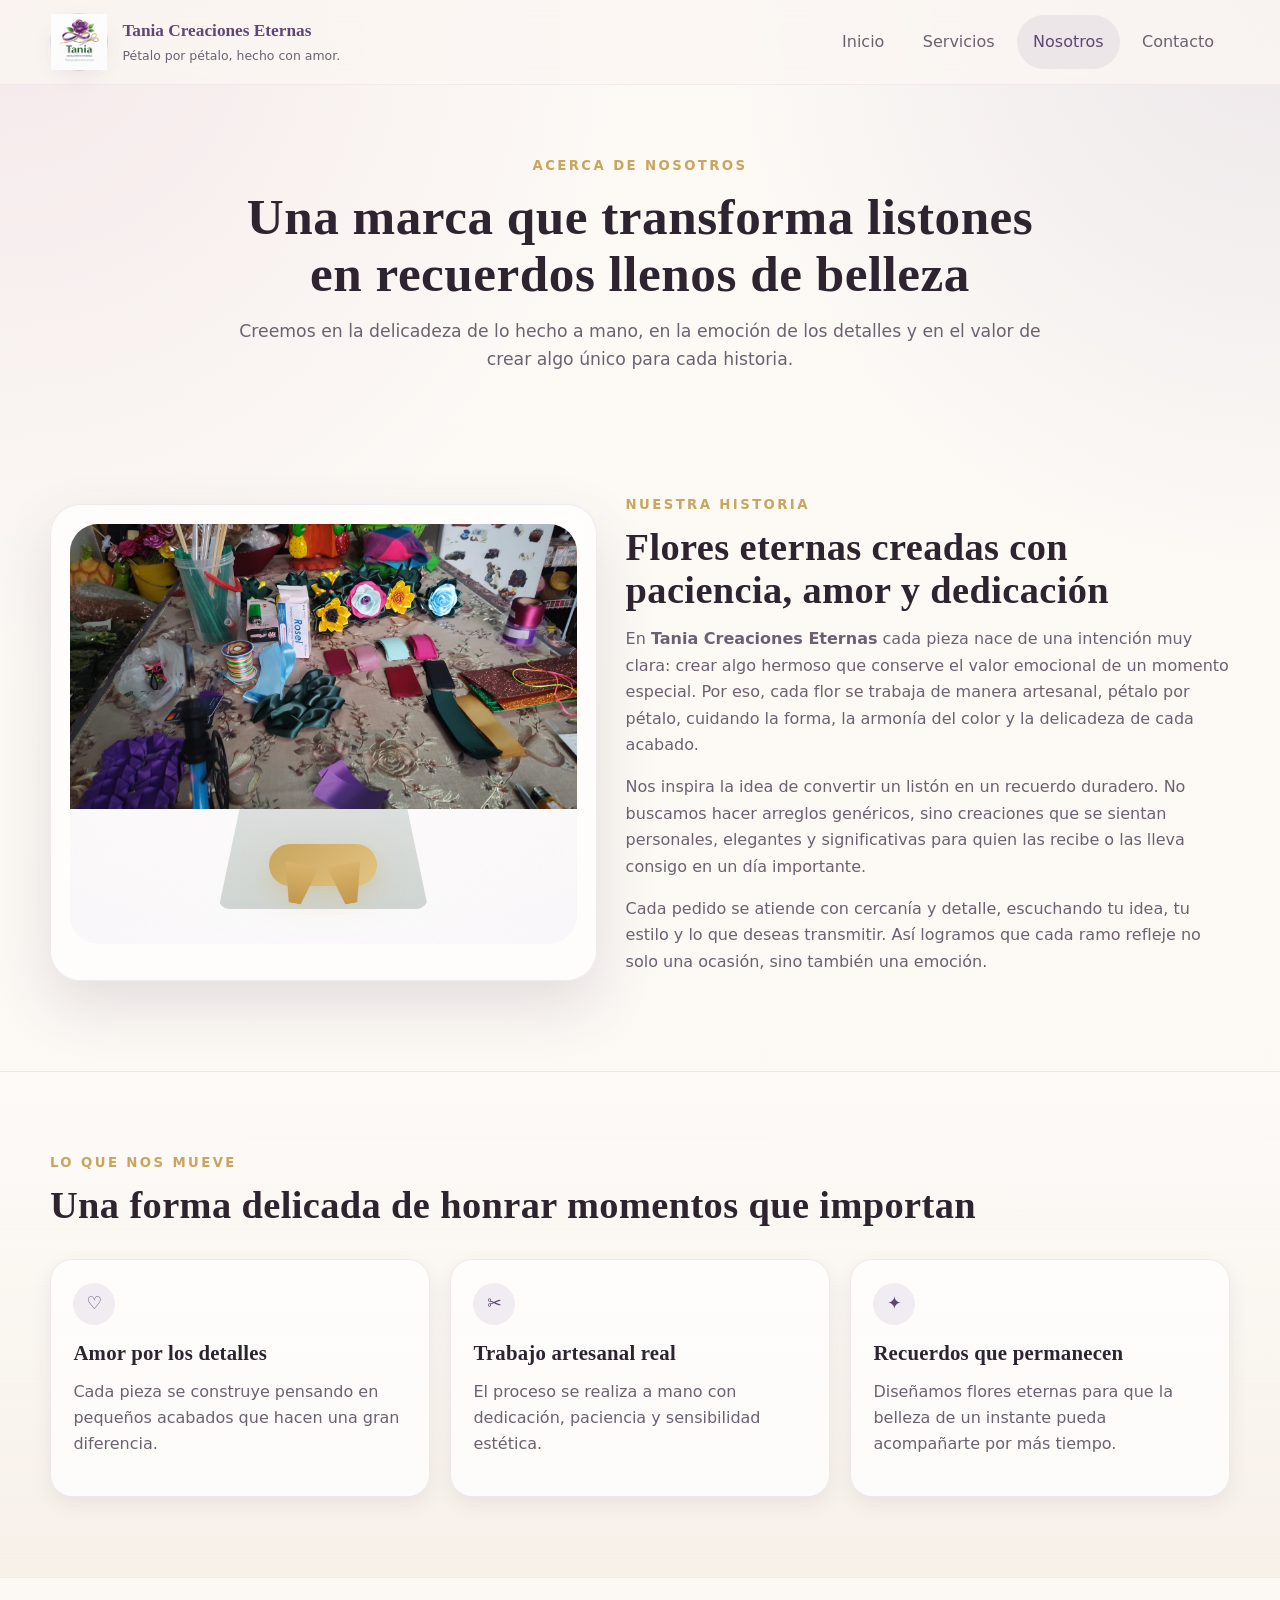
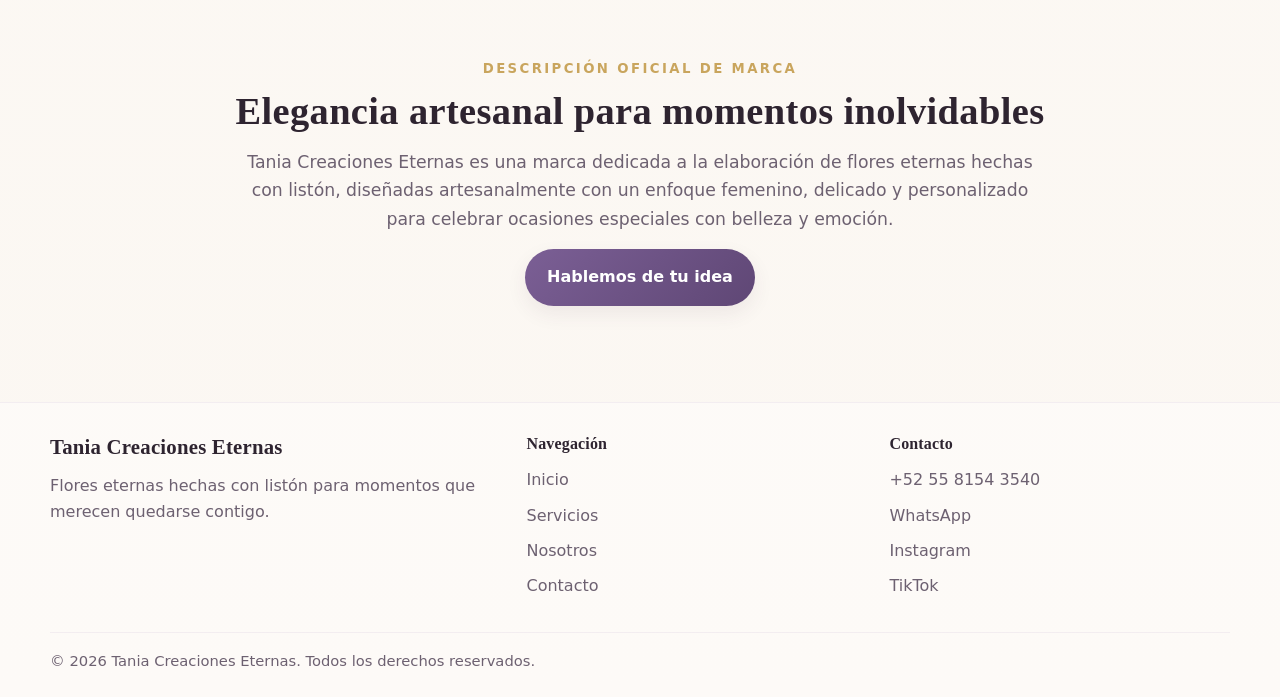
==== nosotros.html @ 3d88b13b "Archivos iniciales" ====
<!DOCTYPE html>
<html lang="es">
<head>
  <meta charset="UTF-8" />
  <meta name="viewport" content="width=device-width, initial-scale=1.0" />
  <title>Tania Creaciones Eternas | Nosotros</title>
  <meta
    name="description"
    content="Conoce la esencia de Tania Creaciones Eternas, una marca de flores eternas hechas con listón, elaboradas de forma artesanal y personalizada."
  />
  <link rel="stylesheet" href="style.css" />
</head>
<body>
  <a class="skip-link" href="#contenido">Saltar al contenido</a>

  <header class="site-header">
    <div class="container nav-wrap">
      <a href="index.html" class="brand" aria-label="Ir al inicio de Tania Creaciones Eternas">
        <div class="brand-mark" aria-hidden="true">
          <img src="Imagenes/logo tania creaciones.png" alt="logotipo de Tania Creaciones Eternas">
        </div>
        <div class="brand-text">
          <strong>Tania Creaciones Eternas</strong>
          <span>Pétalo por pétalo, hecho con amor.</span>
        </div>
      </a>

      <button class="menu-toggle" aria-expanded="false" aria-controls="main-nav">
        Menú
      </button>

      <nav id="main-nav" class="main-nav" aria-label="Navegación principal">
        <ul>
          <li><a href="index.html">Inicio</a></li>
          <li><a href="servicios.html">Servicios</a></li>
          <li><a class="active" href="nosotros.html">Nosotros</a></li>
          <li><a href="contacto.html">Contacto</a></li>
        </ul>
      </nav>
    </div>
  </header>

  <main id="contenido">
    <section class="page-hero small-hero">
      <div class="container narrow center reveal">
        <p class="eyebrow">Acerca de nosotros</p>
        <h1>Una marca que transforma listones en recuerdos llenos de belleza</h1>
        <p class="lead">
          Creemos en la delicadeza de lo hecho a mano, en la emoción de los detalles y en el valor
          de crear algo único para cada historia.
        </p>
      </div>
    </section>

    <section class="section">
      <div class="container about-grid">
        <div class="about-visual reveal">
          <div class="about-frame">
            <div class="bouquet-art bouquet-medium" aria-hidden="true">
              <img src="Imagenes/Artesanal Tania Creaciones.jpeg" alt="Materiales de creacion de flores de liston
        ">
              <span class="wrap"></span>
              <span class="ribbon"></span>
            </div>
          </div>
        </div>

        <div class="about-copy reveal">
          <p class="section-label">Nuestra historia</p>
          <h2>Flores eternas creadas con paciencia, amor y dedicación</h2>
          <p>
            En <strong>Tania Creaciones Eternas</strong> cada pieza nace de una intención muy clara:
            crear algo hermoso que conserve el valor emocional de un momento especial.
            Por eso, cada flor se trabaja de manera artesanal, pétalo por pétalo, cuidando la forma,
            la armonía del color y la delicadeza de cada acabado.
          </p>
          <p>
            Nos inspira la idea de convertir un listón en un recuerdo duradero. No buscamos hacer
            arreglos genéricos, sino creaciones que se sientan personales, elegantes y significativas
            para quien las recibe o las lleva consigo en un día importante.
          </p>
          <p>
            Cada pedido se atiende con cercanía y detalle, escuchando tu idea, tu estilo y lo que deseas transmitir.
            Así logramos que cada ramo refleje no solo una ocasión, sino también una emoción.
          </p>
        </div>
      </div>
    </section>

    <section class="section alt-bg">
      <div class="container">
        <div class="section-heading reveal">
          <p class="section-label">Lo que nos mueve</p>
          <h2>Una forma delicada de honrar momentos que importan</h2>
        </div>

        <div class="cards-grid three">
          <article class="card reveal">
            <span class="card-icon">♡</span>
            <h3>Amor por los detalles</h3>
            <p>
              Cada pieza se construye pensando en pequeños acabados que hacen una gran diferencia.
            </p>
          </article>

          <article class="card reveal">
            <span class="card-icon">✂</span>
            <h3>Trabajo artesanal real</h3>
            <p>
              El proceso se realiza a mano con dedicación, paciencia y sensibilidad estética.
            </p>
          </article>

          <article class="card reveal">
            <span class="card-icon">✦</span>
            <h3>Recuerdos que permanecen</h3>
            <p>
              Diseñamos flores eternas para que la belleza de un instante pueda acompañarte por más tiempo.
            </p>
          </article>
        </div>
      </div>
    </section>

    <section class="section">
      <div class="container narrow center reveal">
        <p class="section-label">Descripción oficial de marca</p>
        <h2>Elegancia artesanal para momentos inolvidables</h2>
        <p class="lead">
          Tania Creaciones Eternas es una marca dedicada a la elaboración de flores eternas hechas con listón,
          diseñadas artesanalmente con un enfoque femenino, delicado y personalizado para celebrar ocasiones especiales con belleza y emoción.
        </p>
        <a class="btn btn-primary" href="contacto.html">Hablemos de tu idea</a>
      </div>
    </section>
  </main>

  <footer class="site-footer">
    <div class="container footer-grid">
      <div>
        <h3>Tania Creaciones Eternas</h3>
        <p>
          Flores eternas hechas con listón para momentos que merecen quedarse contigo.
        </p>
      </div>

      <div>
        <h4>Navegación</h4>
        <ul class="footer-links">
          <li><a href="index.html">Inicio</a></li>
          <li><a href="servicios.html">Servicios</a></li>
          <li><a href="nosotros.html">Nosotros</a></li>
          <li><a href="contacto.html">Contacto</a></li>
        </ul>
      </div>

      <div>
        <h4>Contacto</h4>
        <ul class="footer-links">
          <li><a href="tel:+525581543540">+52 55 8154 3540</a></li>
          <li><a href="https://wa.me/525581543540" target="_blank" rel="noopener">WhatsApp</a></li>
          <li><a href="#" aria-label="Instagram">Instagram</a></li>
          <li><a href="#" aria-label="TikTok">TikTok</a></li>
        </ul>
      </div>
    </div>

    <div class="container footer-bottom">
      <p>© 2026 Tania Creaciones Eternas. Todos los derechos reservados.</p>
    </div>
  </footer>

  <script src="script.js"></script>
</body>
</html>
---- style.css ----
/* =========================
   VARIABLES Y BASE
========================= */
:root {
  --bg: #fbf7f2;
  --bg-soft: #f6efe7;
  --surface: rgba(255, 255, 255, 0.72);
  --surface-strong: #fffdf9;
  --text: #2e2430;
  --muted: #6d6171;
  --line: rgba(107, 78, 117, 0.14);

  --primary: #7b5f95;      /* lila */
  --primary-dark: #5f4775;
  --accent: #c9a55d;       /* dorado suave */
  --green: #476354;        /* verde profundo */
  --blush: #e9d5dd;        /* rosa empolvado */
  --white: #ffffff;

  --shadow-sm: 0 8px 20px rgba(71, 56, 78, 0.08);
  --shadow-md: 0 18px 40px rgba(71, 56, 78, 0.10);
  --shadow-lg: 0 24px 60px rgba(71, 56, 78, 0.14);

  --radius-sm: 14px;
  --radius-md: 22px;
  --radius-lg: 30px;

  --container: 1180px;
  --transition: 220ms ease;
}

*,
*::before,
*::after {
  box-sizing: border-box;
}

html {
  scroll-behavior: smooth;
}

body {
  margin: 0;
  font-family: "Segoe UI", system-ui, -apple-system, BlinkMacSystemFont, sans-serif;
  color: var(--text);
  background:
    radial-gradient(circle at top left, rgba(233, 213, 221, 0.46), transparent 25%),
    radial-gradient(circle at top right, rgba(123, 95, 149, 0.12), transparent 22%),
    linear-gradient(180deg, #fdfaf6 0%, var(--bg) 100%);
  line-height: 1.65;
}

img {
  max-width: 100%;
  display: block;
}

a {
  color: inherit;
  text-decoration: none;
}

button,
input,
textarea,
select {
  font: inherit;
}

.container {
  width: min(var(--container), calc(100% - 2rem));
  margin: 0 auto;
}

.narrow {
  max-width: 820px;
}

.center {
  text-align: center;
}

.section {
  padding: 5rem 0;
}

.alt-bg {
  background: linear-gradient(180deg, rgba(255,255,255,0.35), rgba(246,239,231,0.8));
  border-block: 1px solid rgba(123, 95, 149, 0.08);
}

.section-label,
.eyebrow {
  margin: 0 0 0.65rem;
  font-size: 0.83rem;
  letter-spacing: 0.18em;
  text-transform: uppercase;
  color: var(--accent);
  font-weight: 700;
}

.section-heading {
  margin-bottom: 2rem;
}

.section-heading h2,
h1,
h2,
h3,
h4 {
  font-family: Georgia, "Times New Roman", serif;
  line-height: 1.12;
  margin: 0 0 0.9rem;
  letter-spacing: 0.01em;
}

h1 {
  font-size: clamp(2.5rem, 5vw, 4.6rem);
}

h2 {
  font-size: clamp(1.8rem, 3vw, 3rem);
}

h3 {
  font-size: 1.3rem;
}

p {
  margin: 0 0 1rem;
  color: var(--muted);
}

.lead {
  font-size: 1.08rem;
}

.skip-link {
  position: absolute;
  left: -9999px;
  top: auto;
}

.skip-link:focus {
  left: 1rem;
  top: 1rem;
  z-index: 999;
  background: var(--primary-dark);
  color: white;
  padding: 0.75rem 1rem;
  border-radius: 999px;
}

/* =========================
   HEADER
========================= */
.site-header {
  position: sticky;
  top: 0;
  z-index: 50;
  backdrop-filter: blur(16px);
  background: rgba(251, 247, 242, 0.78);
  border-bottom: 1px solid rgba(123, 95, 149, 0.08);
}

.nav-wrap {
  min-height: 84px;
  display: flex;
  align-items: center;
  justify-content: space-between;
  gap: 1rem;
}

.brand {
  display: inline-flex;
  align-items: center;
  gap: 0.9rem;
}

.brand-text strong {
  display: block;
  font-family: Georgia, "Times New Roman", serif;
  font-size: 1.08rem;
  color: var(--primary-dark);
}

.brand-text span {
  display: block;
  font-size: 0.78rem;
  color: var(--muted);
}

.brand-mark {
  width: 58px;
  height: 58px;
  position: relative;
  border-radius: 50%;
  background:
    radial-gradient(circle at 50% 50%, rgba(255,255,255,0.85), rgba(255,255,255,0.15)),
    linear-gradient(135deg, rgba(123,95,149,0.18), rgba(233,213,221,0.26));
  border: 1px solid rgba(123, 95, 149, 0.18);
  box-shadow: var(--shadow-sm);
}

.petal {
  position: absolute;
  width: 18px;
  height: 24px;
  border-radius: 18px 18px 18px 18px / 20px 20px 12px 12px;
  background: linear-gradient(180deg, #a88cc0, #7b5f95);
}

.petal-1 { top: 7px; left: 19px; }
.petal-2 { top: 17px; left: 8px; transform: rotate(-38deg); }
.petal-3 { top: 17px; right: 8px; transform: rotate(38deg); }
.petal-4 { bottom: 10px; left: 20px; transform: rotate(180deg); }

.scissor {
  position: absolute;
  right: 5px;
  bottom: 7px;
  width: 16px;
  height: 16px;
  border: 2px solid var(--accent);
  border-radius: 50%;
  box-shadow:
    -8px 0 0 -2px var(--accent),
    -2px -8px 0 -6px var(--accent);
  transform: rotate(18deg);
  opacity: 0.8;
}

.main-nav ul {
  list-style: none;
  display: flex;
  align-items: center;
  gap: 0.4rem;
  padding: 0;
  margin: 0;
}

.main-nav a {
  display: inline-block;
  padding: 0.85rem 1rem;
  border-radius: 999px;
  color: var(--muted);
  transition: background var(--transition), color var(--transition), transform var(--transition);
}

.main-nav a:hover,
.main-nav a.active {
  background: rgba(123, 95, 149, 0.1);
  color: var(--primary-dark);
}

.menu-toggle {
  display: none;
  border: 1px solid rgba(123, 95, 149, 0.18);
  background: white;
  color: var(--primary-dark);
  padding: 0.72rem 1rem;
  border-radius: 999px;
  cursor: pointer;
}

/* =========================
   BOTONES
========================= */
.btn {
  display: inline-flex;
  align-items: center;
  justify-content: center;
  padding: 0.95rem 1.4rem;
  border-radius: 999px;
  font-weight: 700;
  transition: transform var(--transition), box-shadow var(--transition), background var(--transition);
  box-shadow: var(--shadow-sm);
}

.btn:hover {
  transform: translateY(-2px);
}

.btn-primary {
  background: linear-gradient(135deg, var(--primary), var(--primary-dark));
  color: white;
}

.btn-secondary {
  background: rgba(255, 255, 255, 0.85);
  color: var(--primary-dark);
  border: 1px solid rgba(123, 95, 149, 0.14);
}

/* =========================
   HERO
========================= */
.hero {
  position: relative;
  overflow: hidden;
  padding: 5.5rem 0 4rem;
}

.hero-grid {
  display: grid;
  grid-template-columns: 1.08fr 0.92fr;
  gap: 2rem;
  align-items: center;
}

.hero-copy {
  position: relative;
  z-index: 2;
}

.hero-text {
  max-width: 58ch;
  font-size: 1.05rem;
}

.hero-actions {
  display: flex;
  flex-wrap: wrap;
  gap: 0.9rem;
  margin: 1.6rem 0 1.4rem;
}

.hero-badges {
  list-style: none;
  padding: 0;
  margin: 1rem 0 0;
  display: flex;
  flex-wrap: wrap;
  gap: 0.7rem;
}

.hero-badges li {
  padding: 0.65rem 0.9rem;
  border-radius: 999px;
  background: rgba(255,255,255,0.72);
  border: 1px solid rgba(123, 95, 149, 0.12);
  color: var(--primary-dark);
  font-size: 0.93rem;
}

.hero-visual {
  position: relative;
  z-index: 2;
}

.hero-card,
.about-frame {
  background: rgba(255, 255, 255, 0.68);
  border: 1px solid rgba(123, 95, 149, 0.12);
  box-shadow: var(--shadow-lg);
  border-radius: var(--radius-lg);
  padding: 1.3rem;
  backdrop-filter: blur(12px);
}

.hero-note {
  background: rgba(255,255,255,0.72);
  border-radius: 20px;
  border: 1px solid rgba(123, 95, 149, 0.1);
  padding: 1rem 1rem 0.3rem;
}

.hero-note strong {
  color: var(--green);
  font-family: Georgia, "Times New Roman", serif;
  display: block;
  margin-bottom: 0.4rem;
}

.hero-glow {
  position: absolute;
  border-radius: 50%;
  filter: blur(12px);
  pointer-events: none;
}

.hero-glow-1 {
  width: 320px;
  height: 320px;
  background: rgba(123, 95, 149, 0.12);
  left: -80px;
  top: 40px;
}

.hero-glow-2 {
  width: 280px;
  height: 280px;
  background: rgba(201, 165, 93, 0.12);
  right: -50px;
  bottom: 0;
}

/* =========================
   BOUQUET ART
========================= */
.bouquet-art {
  position: relative;
  width: 100%;
  margin: 0 auto 1rem;
  border-radius: 28px;
  background:
    radial-gradient(circle at top, rgba(255,255,255,0.9), rgba(255,255,255,0.45)),
    linear-gradient(180deg, rgba(233,213,221,0.5), rgba(123,95,149,0.08));
  overflow: hidden;
}

.bouquet-large {
  height: 370px;
}

.bouquet-medium {
  height: 420px;
}

.bouquet-art .flower {
  position: absolute;
  width: 88px;
  height: 88px;
  border-radius: 50%;
  background:
    radial-gradient(circle at center, #f9f0f4 10%, transparent 11%),
    radial-gradient(circle at top, #c4abd9 16%, transparent 17%),
    radial-gradient(circle at left, #a586bf 16%, transparent 17%),
    radial-gradient(circle at right, #8f71a9 16%, transparent 17%),
    radial-gradient(circle at bottom, #b79acd 16%, transparent 17%);
  filter: drop-shadow(0 8px 14px rgba(91, 60, 102, 0.18));
}

.f1 { top: 45px; left: 50%; transform: translateX(-50%) scale(1.05); }
.f2 { top: 90px; left: 22%; }
.f3 { top: 90px; right: 22%; }
.f4 { top: 155px; left: 34%; }
.f5 { top: 155px; right: 34%; }

.wrap {
  position: absolute;
  left: 50%;
  bottom: 35px;
  transform: translateX(-50%);
  width: 210px;
  height: 180px;
  background: linear-gradient(180deg, rgba(70,99,84,0.13), rgba(70,99,84,0.24));
  clip-path: polygon(18% 0, 82% 0, 100% 100%, 0 100%);
  border-radius: 12px;
}

.ribbon {
  position: absolute;
  left: 50%;
  bottom: 58px;
  transform: translateX(-50%);
  width: 108px;
  height: 42px;
  background: linear-gradient(135deg, var(--accent), #e3c483);
  border-radius: 999px;
  box-shadow: 0 10px 30px rgba(201, 165, 93, 0.35);
}

.ribbon::before,
.ribbon::after {
  content: "";
  position: absolute;
  bottom: -18px;
  width: 34px;
  height: 40px;
  background: linear-gradient(180deg, #d9b36d, #c2994c);
  clip-path: polygon(0 0, 100% 0, 65% 100%, 30% 100%);
}

.ribbon::before { left: 13px; transform: rotate(10deg); }
.ribbon::after { right: 13px; transform: scaleX(-1) rotate(10deg); }

/* =========================
   TARJETAS Y GRIDS
========================= */
.cards-grid {
  display: grid;
  gap: 1.25rem;
}

.cards-grid.four {
  grid-template-columns: repeat(4, 1fr);
}

.cards-grid.three {
  grid-template-columns: repeat(3, 1fr);
}

.card,
.quote-card,
.service-card,
.info-panel,
.info-card,
.feature-tile,
.gallery-card,
.contact-panel,
.contact-info {
  background: rgba(255,255,255,0.7);
  border: 1px solid rgba(123, 95, 149, 0.12);
  border-radius: var(--radius-md);
  box-shadow: var(--shadow-sm);
}

.card,
.quote-card,
.service-card,
.info-panel,
.info-card {
  padding: 1.4rem;
}

.card-icon {
  display: inline-flex;
  width: 42px;
  height: 42px;
  align-items: center;
  justify-content: center;
  border-radius: 50%;
  background: rgba(123, 95, 149, 0.1);
  color: var(--primary-dark);
  margin-bottom: 1rem;
  font-size: 1.1rem;
}

.quote-card p {
  font-size: 1.02rem;
  color: var(--text);
}

.quote-card footer {
  color: var(--primary-dark);
  font-weight: 700;
}

.cta-inline {
  margin-top: 2rem;
}

/* =========================
   TILES / GALERÍA
========================= */
.categories-grid,
.gallery-grid {
  display: grid;
  gap: 1.25rem;
}

.categories-grid {
  grid-template-columns: repeat(2, 1fr);
}

.feature-tile {
  overflow: hidden;
}

.tile-art {
  min-height: 200px;
  background:
    radial-gradient(circle at 25% 25%, rgba(233,213,221,0.7), transparent 25%),
    radial-gradient(circle at 75% 30%, rgba(123,95,149,0.18), transparent 20%),
    linear-gradient(135deg, rgba(255,255,255,0.9), rgba(246,239,231,0.95));
  border-bottom: 1px solid rgba(123, 95, 149, 0.08);
}

.tile-copy {
  padding: 1.2rem;
}

.art-quince::after,
.art-bride::after,
.art-grad::after,
.art-gift::after {
  content: "";
  display: block;
  width: 120px;
  height: 120px;
  margin: 40px auto 0;
  border-radius: 50%;
  background:
    radial-gradient(circle at center, #fff 8%, transparent 9%),
    radial-gradient(circle at top, #c4abd9 16%, transparent 17%),
    radial-gradient(circle at left, #a586bf 16%, transparent 17%),
    radial-gradient(circle at right, #8f71a9 16%, transparent 17%),
    radial-gradient(circle at bottom, #b79acd 16%, transparent 17%);
  opacity: 0.95;
}

.gallery-grid {
  grid-template-columns: repeat(4, 1fr);
}

.gallery-card {
  overflow: hidden;
}

.gallery-card p {
  padding: 1rem 1rem 1.1rem;
  margin: 0;
  color: var(--primary-dark);
  font-weight: 600;
}

.gallery-art {
  height: 250px;
  background:
    radial-gradient(circle at 20% 20%, rgba(233,213,221,0.7), transparent 20%),
    radial-gradient(circle at 80% 30%, rgba(123,95,149,0.22), transparent 18%),
    linear-gradient(180deg, rgba(255,255,255,0.95), rgba(246,239,231,0.9));
}

.g1, .g2, .g3, .g4 {
  position: relative;
}

.g1::after, .g2::after, .g3::after, .g4::after {
  content: "";
  position: absolute;
  inset: 38px;
  border-radius: 30px;
  background:
    radial-gradient(circle at center, #f9f0f4 10%, transparent 11%),
    radial-gradient(circle at top, #c4abd9 16%, transparent 17%),
    radial-gradient(circle at left, #a586bf 16%, transparent 17%),
    radial-gradient(circle at right, #8f71a9 16%, transparent 17%),
    radial-gradient(circle at bottom, #b79acd 16%, transparent 17%);
  opacity: 0.88;
}

/* =========================
   PAGE HERO
========================= */
.page-hero {
  padding: 4.4rem 0 1.5rem;
}

.small-hero h1 {
  font-size: clamp(2rem, 4vw, 3.4rem);
}

/* =========================
   SERVICES
========================= */
.service-card {
  transition: transform var(--transition), box-shadow var(--transition);
}

.service-card:hover,
.feature-tile:hover,
.gallery-card:hover,
.card:hover,
.info-card:hover,
.info-panel:hover {
  transform: translateY(-4px);
  box-shadow: var(--shadow-md);
}

.service-top {
  margin-bottom: 0.6rem;
}

.service-badge {
  display: inline-block;
  margin-bottom: 0.7rem;
  padding: 0.45rem 0.8rem;
  border-radius: 999px;
  background: rgba(123, 95, 149, 0.1);
  color: var(--primary-dark);
  font-size: 0.85rem;
  font-weight: 700;
}

.split-grid {
  display: grid;
  grid-template-columns: 1fr 1fr;
  gap: 1.3rem;
}

.styled-list {
  padding-left: 1.1rem;
  margin: 0;
}

.styled-list li {
  margin-bottom: 0.55rem;
  color: var(--muted);
}

.highlight-panel {
  background: linear-gradient(180deg, rgba(255,255,255,0.85), rgba(233,213,221,0.35));
}

/* =========================
   ABOUT
========================= */
.about-grid {
  display: grid;
  grid-template-columns: 0.95fr 1.05fr;
  gap: 1.8rem;
  align-items: center;
}

.about-frame {
  padding: 1.2rem;
}

/* =========================
   CONTACTO
========================= */
.contact-grid {
  display: grid;
  grid-template-columns: 1.15fr 0.85fr;
  gap: 1.3rem;
  align-items: start;
}

.contact-form {
  display: grid;
  gap: 1rem;
}

.form-row {
  display: grid;
  gap: 0.45rem;
}

.form-row label {
  color: var(--primary-dark);
  font-weight: 700;
}

.contact-form input,
.contact-form textarea,
.contact-form select {
  width: 100%;
  border: 1px solid rgba(123, 95, 149, 0.14);
  background: rgba(255,255,255,0.88);
  border-radius: 16px;
  padding: 0.9rem 1rem;
  color: var(--text);
  transition: border-color var(--transition), box-shadow var(--transition);
}

.contact-form input:focus,
.contact-form textarea:focus,
.contact-form select:focus {
  outline: none;
  border-color: rgba(123, 95, 149, 0.4);
  box-shadow: 0 0 0 4px rgba(123, 95, 149, 0.08);
}

.contact-list {
  list-style: none;
  padding: 0;
  margin: 1rem 0 0;
}

.contact-list li {
  margin-bottom: 0.75rem;
  color: var(--muted);
}

.contact-list strong {
  color: var(--text);
}

.contact-actions {
  margin-top: 1.2rem;
}

.soft-card {
  margin-top: 1rem;
  background: linear-gradient(180deg, rgba(255,255,255,0.9), rgba(246,239,231,0.85));
}

/* =========================
   FOOTER
========================= */
.site-footer {
  margin-top: 1rem;
  padding-top: 2rem;
  border-top: 1px solid rgba(123, 95, 149, 0.08);
  background: rgba(255,255,255,0.35);
}

.footer-grid {
  display: grid;
  grid-template-columns: 1.2fr 0.9fr 0.9fr;
  gap: 1.4rem;
  padding-bottom: 1.5rem;
}

.footer-links {
  list-style: none;
  padding: 0;
  margin: 0;
}

.footer-links li {
  margin-bottom: 0.55rem;
}

.footer-links a {
  color: var(--muted);
}

.footer-links a:hover {
  color: var(--primary-dark);
}

.footer-bottom {
  padding: 1rem 0 1.5rem;
  border-top: 1px solid rgba(123, 95, 149, 0.08);
}

.footer-bottom p {
  margin: 0;
  font-size: 0.92rem;
}

/* =========================
   REVEAL
========================= */
.reveal {
  opacity: 0;
  transform: translateY(18px);
  transition: opacity 700ms ease, transform 700ms ease;
}

.reveal.is-visible {
  opacity: 1;
  transform: translateY(0);
}

/* =========================
   RESPONSIVE
========================= */
@media (max-width: 980px) {
  .hero-grid,
  .about-grid,
  .split-grid,
  .contact-grid,
  .cards-grid.four,
  .cards-grid.three,
  .gallery-grid,
  .footer-grid {
    grid-template-columns: 1fr 1fr;
  }

  .categories-grid {
    grid-template-columns: 1fr;
  }

  .hero {
    padding-top: 4.5rem;
  }
}

@media (max-width: 760px) {
  .menu-toggle {
    display: inline-flex;
  }

  .main-nav {
    position: absolute;
    top: calc(100% + 0.6rem);
    right: 1rem;
    width: min(320px, calc(100% - 2rem));
    background: rgba(255,255,255,0.95);
    border: 1px solid rgba(123, 95, 149, 0.12);
    border-radius: 24px;
    box-shadow: var(--shadow-lg);
    padding: 0.75rem;
    display: none;
  }

  .main-nav.open {
    display: block;
  }

  .main-nav ul {
    flex-direction: column;
    align-items: stretch;
  }

  .main-nav a {
    width: 100%;
  }

  .hero-grid,
  .about-grid,
  .split-grid,
  .contact-grid,
  .cards-grid.four,
  .cards-grid.three,
  .gallery-grid,
  .footer-grid {
    grid-template-columns: 1fr;
  }

  .brand-text span {
    display: none;
  }

  .section {
    padding: 4rem 0;
  }

  .hero-actions {
    flex-direction: column;
    align-items: stretch;
  }

  .btn {
    width: 100%;
  }
}
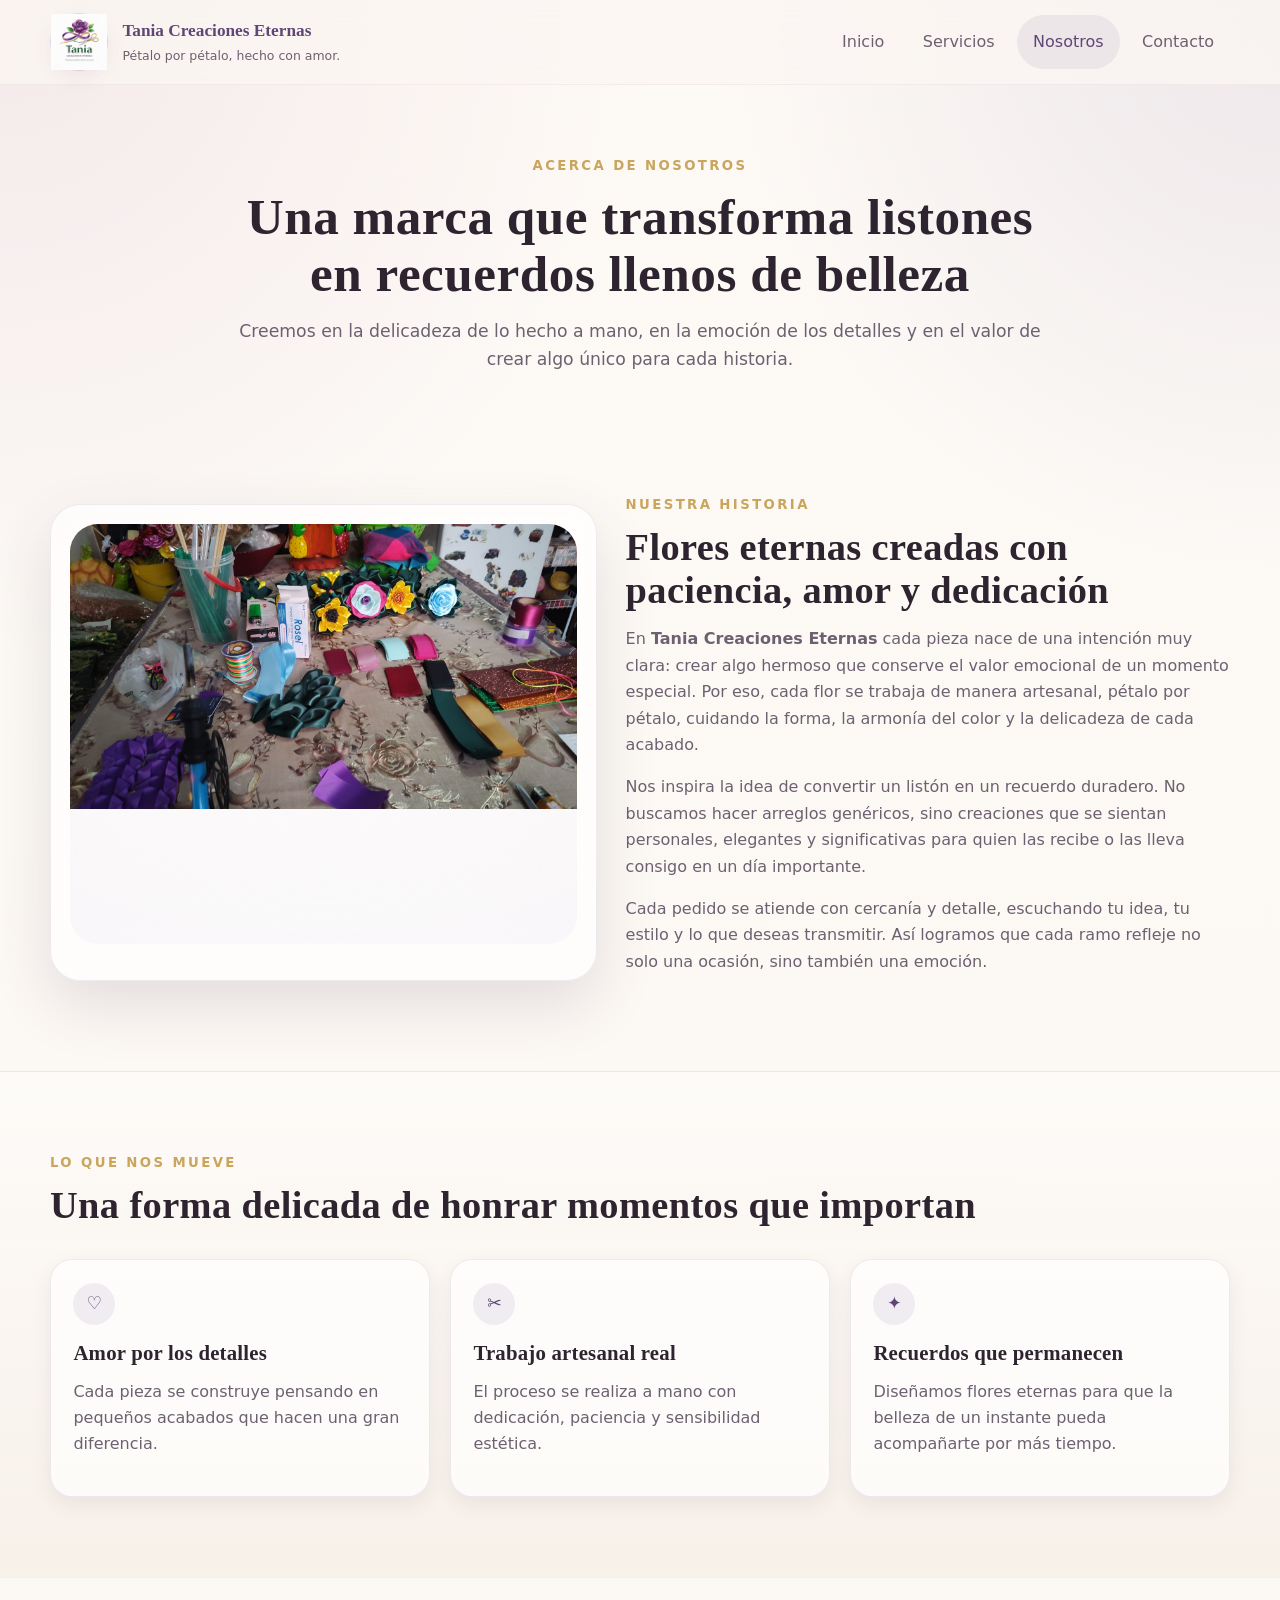
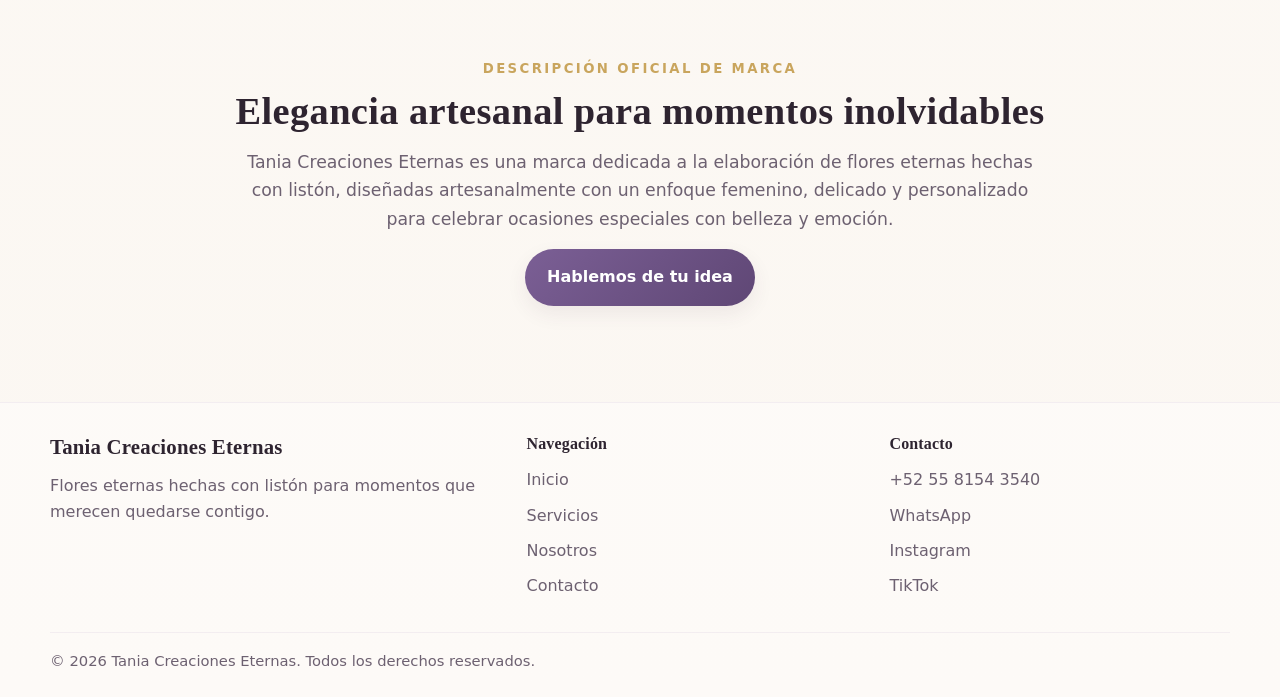
==== commit e73c92b0: "Se elimino <span class="wrap"></span>               <span class="ribbon"></span> del html nosotros" ====
--- a/nosotros.html
+++ b/nosotros.html
@@ -59,8 +59,7 @@
             <div class="bouquet-art bouquet-medium" aria-hidden="true">
               <img src="Imagenes/Artesanal Tania Creaciones.jpeg" alt="Materiales de creacion de flores de liston
         ">
-              <span class="wrap"></span>
-              <span class="ribbon"></span>
+              
             </div>
           </div>
         </div>
